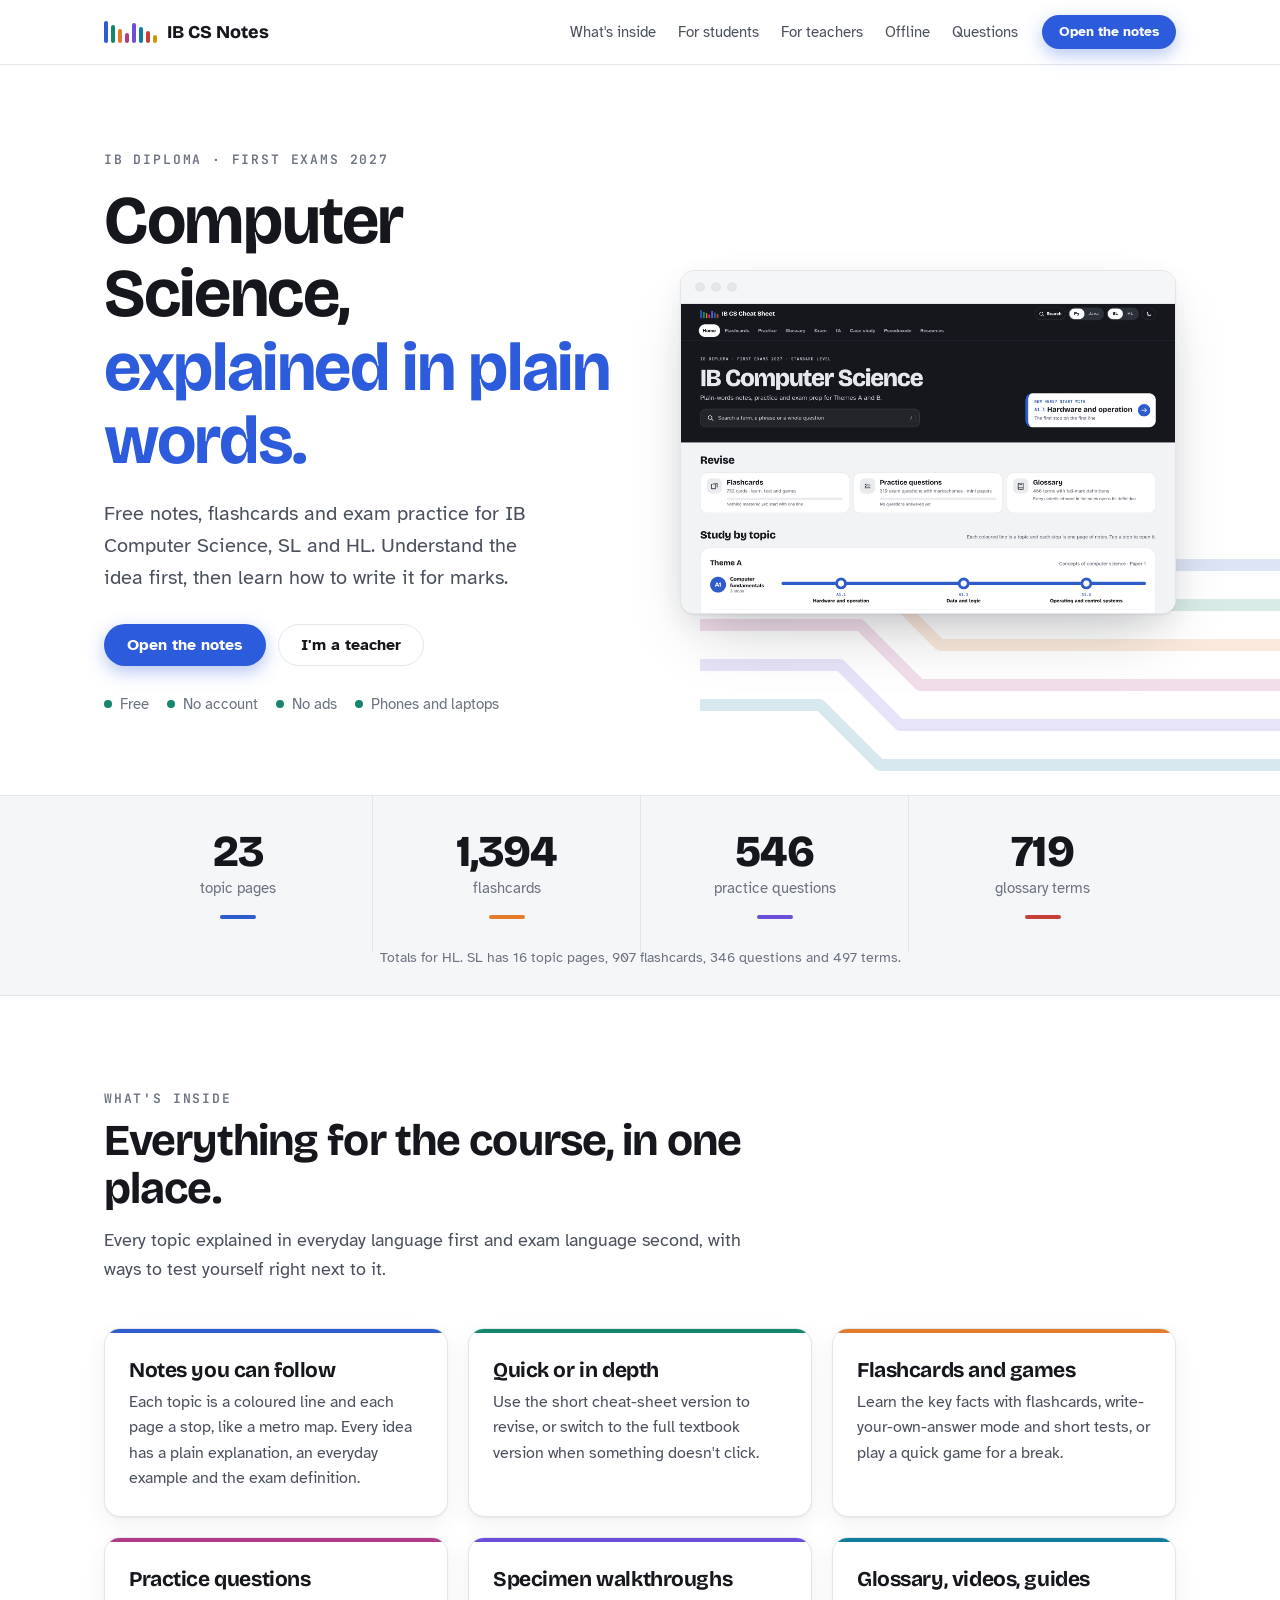
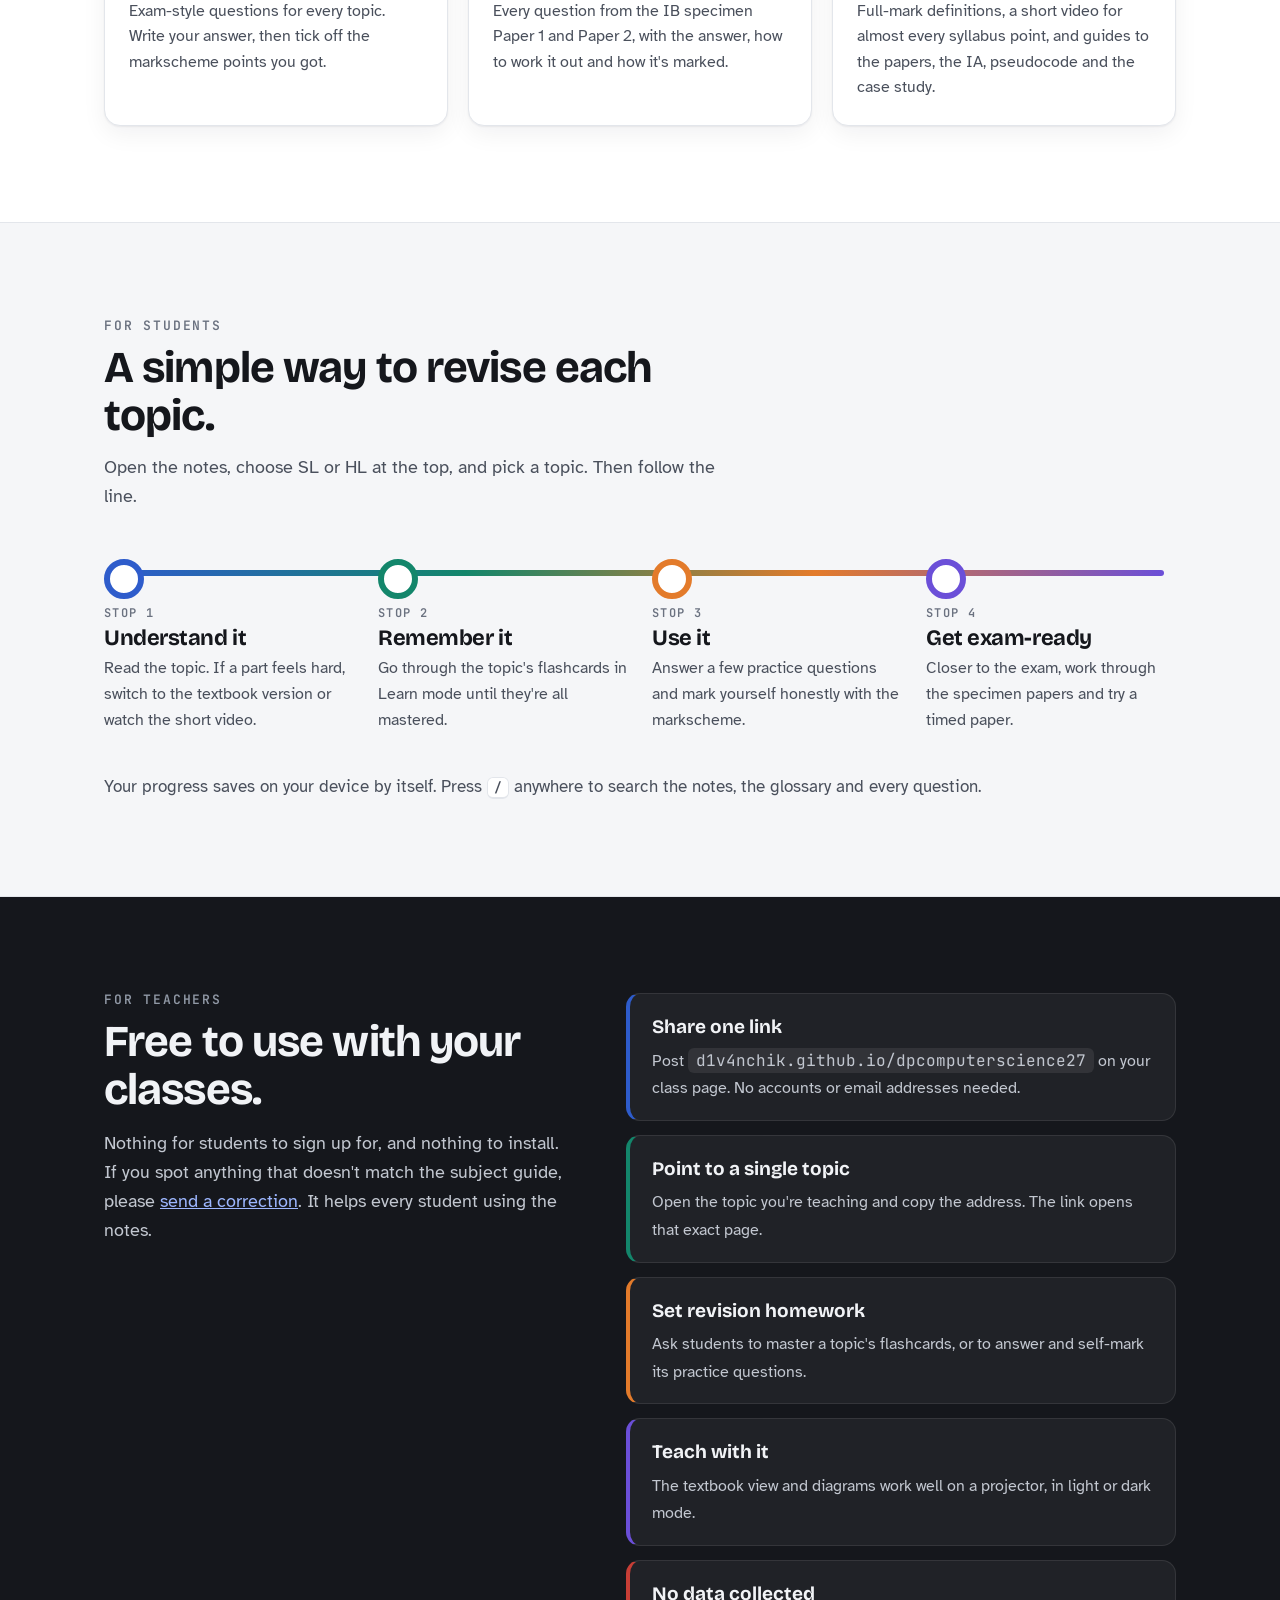
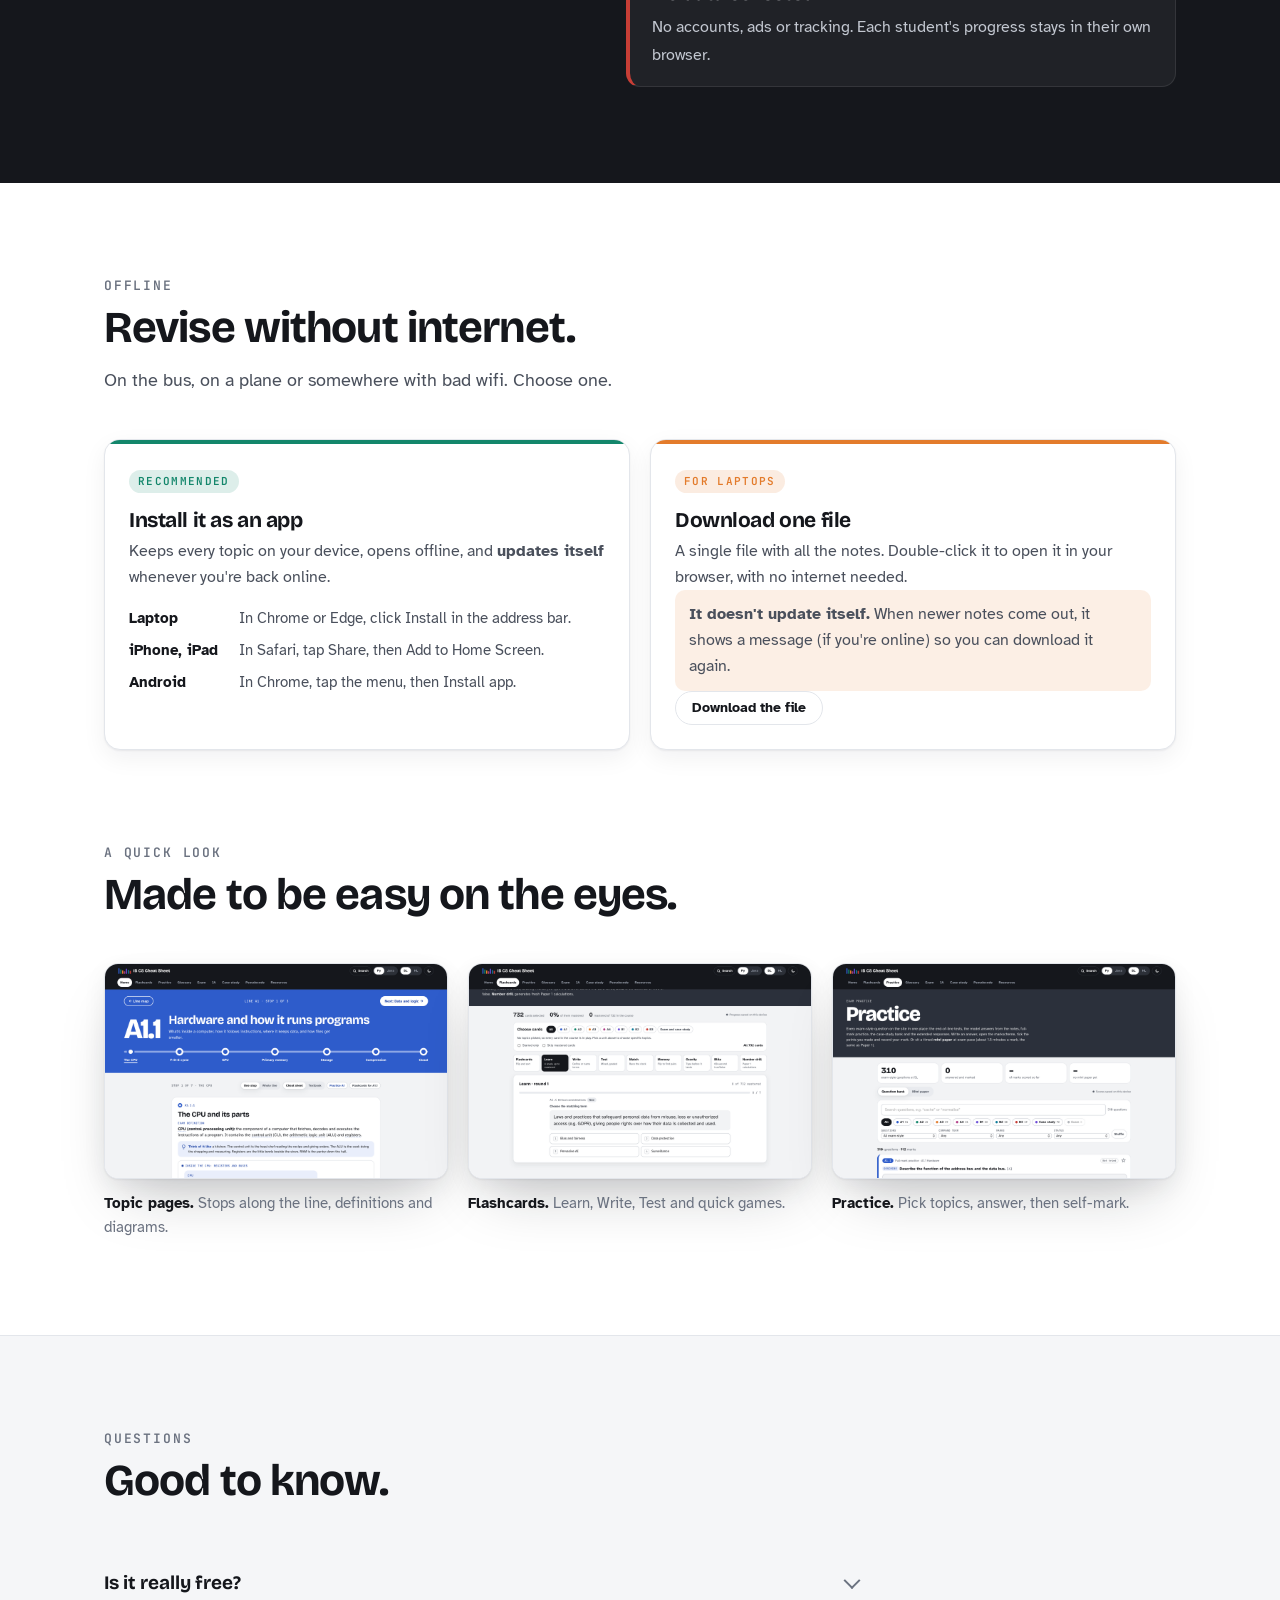
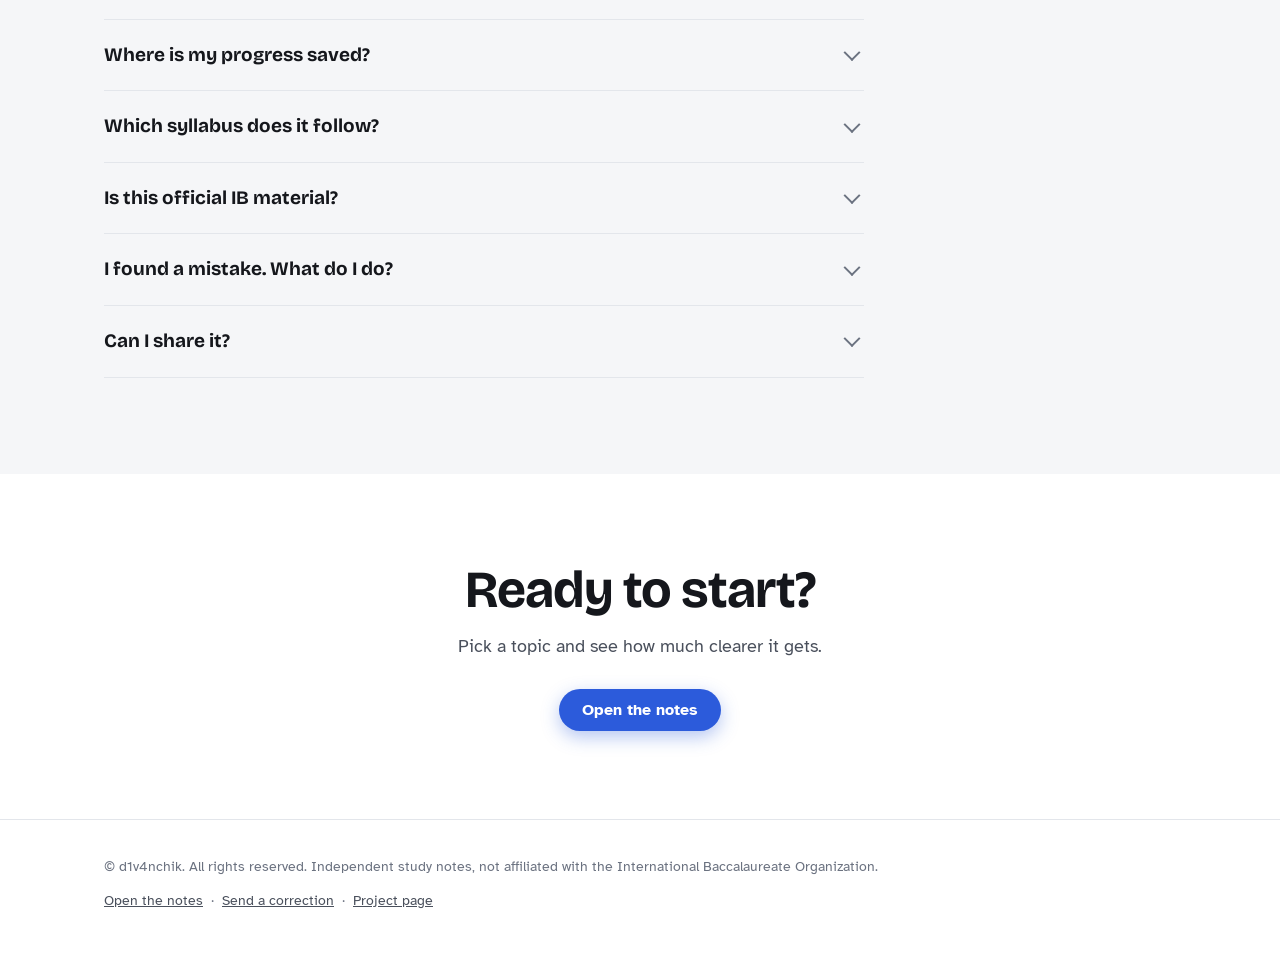
==== about.html @ 779dbe50 "Add an About page for students and teachers, and bring back the previous README" ====
<!doctype html>
<html lang="en">
<head>
<meta charset="utf-8">
<meta name="viewport" content="width=device-width,initial-scale=1,viewport-fit=cover">
<title>About the IB Computer Science notes</title>
<meta name="description" content="Free, friendly IB Diploma Computer Science notes for SL and HL (first exams 2027): plain-words explanations, flashcards, practice questions and specimen paper walkthroughs. For students and teachers.">
<link rel="canonical" href="https://d1v4nchik.github.io/dpcomputerscience27/about.html">
<meta property="og:type" content="website">
<meta property="og:title" content="About the IB Computer Science notes">
<meta property="og:description" content="Free notes, flashcards and exam practice for IB Computer Science, SL and HL. For students and teachers.">
<meta property="og:url" content="https://d1v4nchik.github.io/dpcomputerscience27/about.html">
<meta property="og:image" content="https://d1v4nchik.github.io/dpcomputerscience27/assets/img/social-preview.png">
<meta name="twitter:card" content="summary_large_image">
<meta name="theme-color" content="#15171C">
<link rel="icon" href="favicon.svg" type="image/svg+xml">
<link rel="preconnect" href="https://fonts.googleapis.com"><link rel="preconnect" href="https://fonts.gstatic.com" crossorigin>
<link rel="stylesheet" href="https://fonts.googleapis.com/css2?family=Atkinson+Hyperlegible:ital,wght@0,400;0,700;1,400&family=Bricolage+Grotesque:opsz,wght@12..96,500;12..96,700;12..96,800&family=JetBrains+Mono:wght@400;600&display=swap">
<style>
:root{
  --ink:#15171C;--ink-2:#4A505C;--ink-3:#6B7280;--paper:#FFFFFF;--paper-2:#F5F6F8;--line:#E3E6EB;
  --blue:#2C5BDB;--blue-ink:#FFFFFF;--card:#FFFFFF;--shadow:0 1px 2px rgba(21,23,28,.06),0 8px 24px rgba(21,23,28,.06);
  --A1:#2E5CCB;--A2:#13866B;--A3:#E37B2B;--A4:#B23A86;--B1:#6B4FD8;--B2:#0E7C9B;--B3:#C73E36;--B4:#C99A06;
  --sans:"Atkinson Hyperlegible",system-ui,-apple-system,"Segoe UI",sans-serif;
  --display:"Bricolage Grotesque",system-ui,-apple-system,"Segoe UI",sans-serif;
  --mono:"JetBrains Mono",ui-monospace,Menlo,Consolas,monospace;
}
@media (prefers-color-scheme:dark){:root{
  --ink:#F1F3F6;--ink-2:#C2C7D0;--ink-3:#9098A5;--paper:#111318;--paper-2:#181B21;--line:#2A2E37;
  --blue:#5B83F0;--card:#1B1E25;--shadow:0 1px 2px rgba(0,0,0,.3),0 8px 24px rgba(0,0,0,.25);
}}
*{box-sizing:border-box}
html{scroll-behavior:smooth}
body{margin:0;overflow-x:clip;background:var(--paper);color:var(--ink);font:17px/1.6 var(--sans);-webkit-font-smoothing:antialiased}
a{color:inherit}
img{max-width:100%;height:auto;display:block}
.wrap{max-width:1120px;margin:0 auto;padding:0 24px}
h1,h2,h3{font-family:var(--display);line-height:1.08;margin:0;letter-spacing:-.02em}
.eyebrow{font:600 13px/1 var(--mono);letter-spacing:.14em;text-transform:uppercase;color:var(--ink-3)}

/* nav */
.nav{position:sticky;top:0;z-index:10;background:color-mix(in srgb,var(--paper) 86%,transparent);backdrop-filter:saturate(1.4) blur(12px);border-bottom:1px solid var(--line)}
.nav .wrap{display:flex;align-items:center;gap:24px;height:64px}
.brand{display:flex;align-items:center;gap:10px;text-decoration:none;font:800 18px/1 var(--display)}
.bars{display:flex;align-items:flex-end;gap:3px;height:22px}
.bars i{display:block;width:4px;border-radius:2px}
.nav ul{display:flex;gap:22px;list-style:none;margin:0 0 0 auto;padding:0}
.nav ul a{text-decoration:none;color:var(--ink-2);font-size:15px}
.nav ul a:hover{color:var(--ink)}
.btn{display:inline-flex;align-items:center;gap:8px;border-radius:999px;padding:12px 22px;font:700 16px/1 var(--sans);text-decoration:none;border:1.5px solid transparent;transition:transform .15s ease,box-shadow .15s ease}
.btn:hover{transform:translateY(-1px)}
.btn-primary{background:var(--blue);color:#fff;box-shadow:0 6px 18px color-mix(in srgb,var(--blue) 35%,transparent)}
.btn-ghost{border-color:var(--line);color:var(--ink);background:var(--card)}
.btn-sm{padding:9px 16px;font-size:14px}

/* hero */
.hero{position:relative;overflow:hidden;padding:88px 0 64px}
.hero .wrap{display:grid;grid-template-columns:1.05fr 1fr;gap:56px;align-items:center}
.hero h1{font-size:clamp(40px,6vw,68px);margin:18px 0 20px}
.hero h1 span{color:var(--blue)}
.lead{font-size:20px;color:var(--ink-2);max-width:34ch;margin:0 0 30px}
.cta{display:flex;flex-wrap:wrap;gap:12px}
.ticks{display:flex;flex-wrap:wrap;gap:18px;margin-top:26px;color:var(--ink-3);font-size:15px;list-style:none;padding:0}
.ticks li::before{content:"";display:inline-block;width:8px;height:8px;border-radius:50%;background:var(--A2);margin-right:8px;vertical-align:1px}
.frame{border-radius:14px;background:var(--card);box-shadow:var(--shadow),0 30px 60px -20px rgba(21,23,28,.25);border:1px solid var(--line);overflow:hidden}
.frame .chrome{display:flex;gap:6px;padding:11px 14px;border-bottom:1px solid var(--line);background:var(--paper-2)}
.frame .chrome i{width:10px;height:10px;border-radius:50%;background:var(--line)}
.hero .lines{position:absolute;inset:auto -40px -30px auto;width:620px;opacity:.16;pointer-events:none;z-index:-1}

/* stats */
.stats{border-block:1px solid var(--line);background:var(--paper-2)}
.stats .wrap{display:grid;grid-template-columns:repeat(4,1fr)}
.stat{padding:34px 12px;text-align:center}
.stat+.stat{border-left:1px solid var(--line)}
.stat b{display:block;font:800 44px/1 var(--display);letter-spacing:-.02em}
.stat span{color:var(--ink-3);font-size:15px}
.stat::after{content:"";display:block;width:36px;height:4px;border-radius:2px;margin:14px auto 0;background:var(--c)}
.stats-note{text-align:center;color:var(--ink-3);font-size:14px;padding:0 0 26px;margin:-6px 0 0}

/* sections */
section{padding:96px 0}
.head{max-width:640px;margin-bottom:44px}
.head h2{font-size:clamp(30px,4vw,44px);margin:12px 0 14px}
.head p{color:var(--ink-2);font-size:18px;margin:0}
.grid{display:grid;grid-template-columns:repeat(3,1fr);gap:20px}
.card{background:var(--card);border:1px solid var(--line);border-radius:16px;padding:26px 24px 24px;box-shadow:var(--shadow);position:relative;overflow:hidden}
.card::before{content:"";position:absolute;left:0;top:0;right:0;height:4px;background:var(--c)}
.card h3{font-size:21px;margin:4px 0 8px}
.card p{margin:0;color:var(--ink-2);font-size:16px}

/* route */
.route{list-style:none;padding:0;margin:0;display:grid;grid-template-columns:repeat(4,1fr);gap:24px;position:relative}
.route::before{content:"";position:absolute;left:12px;right:12px;top:15px;height:6px;border-radius:3px;background:linear-gradient(90deg,var(--A1),var(--A2),var(--A3),var(--B1))}
.route li{position:relative;padding-top:52px}
.route li::before{content:"";position:absolute;left:0;top:4px;width:28px;height:28px;border-radius:50%;background:var(--paper);border:6px solid var(--c)}
.route h3{font-size:22px;margin-bottom:6px}
.route p{margin:0;color:var(--ink-2);font-size:16px}
.route .step{font:600 12px/1 var(--mono);letter-spacing:.12em;color:var(--ink-3);display:block;margin-bottom:8px}

/* teachers */
.teach{background:var(--ink);color:#F1F3F6}
@media (prefers-color-scheme:dark){.teach{background:#0B0D11;border-block:1px solid var(--line)}}
.teach .wrap{display:grid;grid-template-columns:1fr 1.2fr;gap:64px;align-items:start}
.teach .eyebrow{color:#9098A5}
.teach h2{font-size:clamp(30px,4vw,44px);margin:12px 0 16px}
.teach .head p{color:#C2C7D0}
.teach ul{list-style:none;margin:0;padding:0;display:grid;gap:14px}
.teach li{background:rgba(255,255,255,.05);border:1px solid rgba(255,255,255,.09);border-radius:14px;padding:18px 20px 18px 22px;border-left:4px solid var(--c)}
.teach li b{display:block;font-family:var(--display);font-size:19px;margin-bottom:4px}
.teach li span{color:#C2C7D0;font-size:16px}
.teach a{color:#9DB7FF}
.link{font-family:var(--mono);font-size:14px;background:rgba(255,255,255,.08);padding:2px 8px;border-radius:6px;overflow-wrap:anywhere}
.teach .wrap>*,.hero .wrap>*{min-width:0}

/* offline */
.two{display:grid;grid-template-columns:1fr 1fr;gap:20px}
.tag{display:inline-block;font:600 11px/1 var(--mono);letter-spacing:.12em;padding:6px 9px;border-radius:999px;background:color-mix(in srgb,var(--c) 14%,transparent);color:var(--c);margin-bottom:12px}
.devices{margin:16px 0 0;padding:0;list-style:none;display:grid;gap:8px;font-size:15px;color:var(--ink-2)}
.devices b{color:var(--ink);display:inline-block;min-width:110px}
.warn{margin:16px 0 18px;padding:12px 14px;border-radius:10px;background:color-mix(in srgb,var(--A3) 12%,transparent);font-size:15px;color:var(--ink)}

/* gallery */
.gallery{display:grid;grid-template-columns:repeat(3,1fr);gap:20px}
.gallery figure{margin:0}
.gallery figcaption{font-size:15px;color:var(--ink-3);margin-top:12px}
.gallery figcaption b{color:var(--ink)}

/* faq */
.faq{max-width:760px}
details{border-bottom:1px solid var(--line);padding:6px 0}
summary{cursor:pointer;list-style:none;font:700 19px/1.4 var(--display);padding:16px 36px 16px 0;position:relative}
summary::-webkit-details-marker{display:none}
summary::after{content:"";position:absolute;right:6px;top:50%;width:10px;height:10px;border-right:2px solid var(--ink-3);border-bottom:2px solid var(--ink-3);transform:translateY(-70%) rotate(45deg);transition:transform .2s}
details[open] summary::after{transform:translateY(-30%) rotate(-135deg)}
details p{margin:0 0 18px;color:var(--ink-2)}

/* cta band + footer */
.band{text-align:center;padding:88px 0}
.band h2{font-size:clamp(32px,4.5vw,52px);margin-bottom:14px}
.band p{color:var(--ink-2);margin:0 0 28px;font-size:18px}
footer{border-top:1px solid var(--line);padding:36px 0 48px;color:var(--ink-3);font-size:14px}
footer .wrap{display:grid;gap:12px}
footer a{color:var(--ink-2)}

@media (max-width:900px){
  .hero .wrap,.teach .wrap{grid-template-columns:1fr;gap:40px}
  .grid,.gallery{grid-template-columns:1fr 1fr}
  .route{grid-template-columns:1fr 1fr;row-gap:36px}
  .route::before{display:none}
  .nav ul{display:none}
  .nav .btn{margin-left:auto}
}
@media (max-width:620px){
  body{font-size:16px}
  .wrap{padding:0 16px}
  section{padding:64px 0}
  .hero{padding:48px 0 40px}
  .grid,.gallery,.two,.route{grid-template-columns:1fr}
  .stats .wrap{grid-template-columns:1fr 1fr}
  .stat:nth-child(3){border-left:0}
  .stat:nth-child(n+3){border-top:1px solid var(--line)}
  .stat b{font-size:36px}
}
</style>
</head>
<body>

<nav class="nav" aria-label="Main">
  <div class="wrap">
    <a class="brand" href="./about.html">
      <span class="bars" aria-hidden="true"><i style="height:22px;background:var(--A1)"></i><i style="height:18px;background:var(--A2)"></i><i style="height:14px;background:var(--A3)"></i><i style="height:10px;background:var(--A4)"></i><i style="height:20px;background:var(--B1)"></i><i style="height:16px;background:var(--B2)"></i><i style="height:12px;background:var(--B3)"></i><i style="height:8px;background:var(--B4)"></i></span>
      IB CS Notes
    </a>
    <ul>
      <li><a href="#inside">What's inside</a></li>
      <li><a href="#revise">For students</a></li>
      <li><a href="#teachers">For teachers</a></li>
      <li><a href="#offline">Offline</a></li>
      <li><a href="#faq">Questions</a></li>
    </ul>
    <a class="btn btn-primary btn-sm" href="./">Open the notes</a>
  </div>
</nav>

<header class="hero">
  <svg class="lines" viewBox="0 0 620 360" aria-hidden="true" fill="none" stroke-width="12" stroke-linecap="round" stroke-linejoin="round">
    <path d="M0 40H220L280 100H620" stroke="#2E5CCB"/><path d="M0 80H200L260 140H620" stroke="#13866B"/>
    <path d="M0 120H180L240 180H620" stroke="#E37B2B"/><path d="M0 160H160L220 220H620" stroke="#B23A86"/>
    <path d="M0 200H140L200 260H620" stroke="#6B4FD8"/><path d="M0 240H120L180 300H620" stroke="#0E7C9B"/>
  </svg>
  <div class="wrap">
    <div>
      <div class="eyebrow">IB Diploma &middot; First exams 2027</div>
      <h1>Computer Science, <span>explained in plain words.</span></h1>
      <p class="lead">Free notes, flashcards and exam practice for IB Computer Science, SL and HL. Understand the idea first, then learn how to write it for marks.</p>
      <div class="cta">
        <a class="btn btn-primary" href="./">Open the notes</a>
        <a class="btn btn-ghost" href="#teachers">I'm a teacher</a>
      </div>
      <ul class="ticks"><li>Free</li><li>No account</li><li>No ads</li><li>Phones and laptops</li></ul>
    </div>
    <a class="frame" href="./" aria-label="Open the notes">
      <div class="chrome"><i></i><i></i><i></i></div>
      <picture>
        <source media="(prefers-color-scheme: dark)" srcset=".github/screenshots/home-dark.png">
        <img src=".github/screenshots/home.png" alt="The home page of the notes: a search box and a map of every topic" width="1280" height="800" loading="eager">
      </picture>
    </a>
  </div>
</header>

<div class="stats" id="inside">
  <div class="wrap">
    <div class="stat" style="--c:var(--A1)"><b>23</b><span>topic pages</span></div>
    <div class="stat" style="--c:var(--A3)"><b>1,394</b><span>flashcards</span></div>
    <div class="stat" style="--c:var(--B1)"><b>546</b><span>practice questions</span></div>
    <div class="stat" style="--c:var(--B3)"><b>719</b><span>glossary terms</span></div>
  </div>
  <p class="stats-note">Totals for HL. SL has 16 topic pages, 907 flashcards, 346 questions and 497 terms.</p>
</div>

<section>
  <div class="wrap">
    <div class="head">
      <div class="eyebrow">What's inside</div>
      <h2>Everything for the course, in one place.</h2>
      <p>Every topic explained in everyday language first and exam language second, with ways to test yourself right next to it.</p>
    </div>
    <div class="grid">
      <div class="card" style="--c:var(--A1)"><h3>Notes you can follow</h3><p>Each topic is a coloured line and each page a stop, like a metro map. Every idea has a plain explanation, an everyday example and the exam definition.</p></div>
      <div class="card" style="--c:var(--A2)"><h3>Quick or in depth</h3><p>Use the short cheat-sheet version to revise, or switch to the full textbook version when something doesn't click.</p></div>
      <div class="card" style="--c:var(--A3)"><h3>Flashcards and games</h3><p>Learn the key facts with flashcards, write-your-own-answer mode and short tests, or play a quick game for a break.</p></div>
      <div class="card" style="--c:var(--A4)"><h3>Practice questions</h3><p>Exam-style questions for every topic. Write your answer, then tick off the markscheme points you got.</p></div>
      <div class="card" style="--c:var(--B1)"><h3>Specimen walkthroughs</h3><p>Every question from the IB specimen Paper 1 and Paper 2, with the answer, how to work it out and how it's marked.</p></div>
      <div class="card" style="--c:var(--B2)"><h3>Glossary, videos, guides</h3><p>Full-mark definitions, a short video for almost every syllabus point, and guides to the papers, the IA, pseudocode and the case study.</p></div>
    </div>
  </div>
</section>

<section id="revise" style="background:var(--paper-2);border-block:1px solid var(--line)">
  <div class="wrap">
    <div class="head">
      <div class="eyebrow">For students</div>
      <h2>A simple way to revise each topic.</h2>
      <p>Open the notes, choose SL or HL at the top, and pick a topic. Then follow the line.</p>
    </div>
    <ol class="route">
      <li style="--c:var(--A1)"><span class="step">STOP 1</span><h3>Understand it</h3><p>Read the topic. If a part feels hard, switch to the textbook version or watch the short video.</p></li>
      <li style="--c:var(--A2)"><span class="step">STOP 2</span><h3>Remember it</h3><p>Go through the topic's flashcards in Learn mode until they're all mastered.</p></li>
      <li style="--c:var(--A3)"><span class="step">STOP 3</span><h3>Use it</h3><p>Answer a few practice questions and mark yourself honestly with the markscheme.</p></li>
      <li style="--c:var(--B1)"><span class="step">STOP 4</span><h3>Get exam-ready</h3><p>Closer to the exam, work through the specimen papers and try a timed paper.</p></li>
    </ol>
    <p style="margin:40px 0 0;color:var(--ink-2)">Your progress saves on your device by itself. Press <kbd style="font:600 13px var(--mono);border:1px solid var(--line);border-bottom-width:2px;border-radius:6px;padding:1px 6px;background:var(--card)">/</kbd> anywhere to search the notes, the glossary and every question.</p>
  </div>
</section>

<section class="teach" id="teachers">
  <div class="wrap">
    <div class="head">
      <div class="eyebrow">For teachers</div>
      <h2>Free to use with your classes.</h2>
      <p>Nothing for students to sign up for, and nothing to install. If you spot anything that doesn't match the subject guide, please <a href="https://github.com/d1v4nchik/dpcomputerscience27/issues/new?template=correction.yml">send a correction</a>. It helps every student using the notes.</p>
    </div>
    <ul>
      <li style="--c:var(--A1)"><b>Share one link</b><span>Post <span class="link">d1v4nchik.github.io/dpcomputerscience27</span> on your class page. No accounts or email addresses needed.</span></li>
      <li style="--c:var(--A2)"><b>Point to a single topic</b><span>Open the topic you're teaching and copy the address. The link opens that exact page.</span></li>
      <li style="--c:var(--A3)"><b>Set revision homework</b><span>Ask students to master a topic's flashcards, or to answer and self-mark its practice questions.</span></li>
      <li style="--c:var(--B1)"><b>Teach with it</b><span>The textbook view and diagrams work well on a projector, in light or dark mode.</span></li>
      <li style="--c:var(--B3)"><b>No data collected</b><span>No accounts, ads or tracking. Each student's progress stays in their own browser.</span></li>
    </ul>
  </div>
</section>

<section id="offline">
  <div class="wrap">
    <div class="head">
      <div class="eyebrow">Offline</div>
      <h2>Revise without internet.</h2>
      <p>On the bus, on a plane or somewhere with bad wifi. Choose one.</p>
    </div>
    <div class="two">
      <div class="card" style="--c:var(--A2)">
        <span class="tag">RECOMMENDED</span>
        <h3>Install it as an app</h3>
        <p>Keeps every topic on your device, opens offline, and <b>updates itself</b> whenever you're back online.</p>
        <ul class="devices">
          <li><b>Laptop</b>In Chrome or Edge, click Install in the address bar.</li>
          <li><b>iPhone, iPad</b>In Safari, tap Share, then Add to Home Screen.</li>
          <li><b>Android</b>In Chrome, tap the menu, then Install app.</li>
        </ul>
      </div>
      <div class="card" style="--c:var(--A3)">
        <span class="tag">FOR LAPTOPS</span>
        <h3>Download one file</h3>
        <p>A single file with all the notes. Double-click it to open it in your browser, with no internet needed.</p>
        <p class="warn"><b>It doesn't update itself.</b> When newer notes come out, it shows a message (if you're online) so you can download it again.</p>
        <a class="btn btn-ghost btn-sm" href="https://github.com/d1v4nchik/dpcomputerscience27/releases/download/offline/ib-cs-notes-offline.html">Download the file</a>
      </div>
    </div>
  </div>
</section>

<section style="padding-top:0">
  <div class="wrap">
    <div class="head">
      <div class="eyebrow">A quick look</div>
      <h2>Made to be easy on the eyes.</h2>
    </div>
    <div class="gallery">
      <figure><div class="frame"><img src=".github/screenshots/topic.png" alt="A topic page with its stops and diagrams" loading="lazy"></div><figcaption><b>Topic pages.</b> Stops along the line, definitions and diagrams.</figcaption></figure>
      <figure><div class="frame"><img src=".github/screenshots/flashcards.png" alt="Flashcards in Learn mode" loading="lazy"></div><figcaption><b>Flashcards.</b> Learn, Write, Test and quick games.</figcaption></figure>
      <figure><div class="frame"><img src=".github/screenshots/practice.png" alt="Practice questions with filters" loading="lazy"></div><figcaption><b>Practice.</b> Pick topics, answer, then self-mark.</figcaption></figure>
    </div>
  </div>
</section>

<section id="faq" style="background:var(--paper-2);border-top:1px solid var(--line)">
  <div class="wrap">
    <div class="head">
      <div class="eyebrow">Questions</div>
      <h2>Good to know.</h2>
    </div>
    <div class="faq">
      <details><summary>Is it really free?</summary><p>Yes. No payments, no ads and no account. Just open it and study.</p></details>
      <details><summary>Where is my progress saved?</summary><p>In your browser, on the device you're using. Nobody else can see it, and your laptop and phone keep separate progress.</p></details>
      <details><summary>Which syllabus does it follow?</summary><p>IB Diploma Computer Science with first exams in 2027, both SL and HL: Theme A (computer fundamentals, networks, databases, machine learning) and Theme B (computational thinking, programming, object-oriented programming, and abstract data types for HL). Code examples come in Python and Java.</p></details>
      <details><summary>Is this official IB material?</summary><p>No. These are independent study notes, not made by, endorsed by or connected to the International Baccalaureate Organization. "IB" and "International Baccalaureate" are its trademarks. Always check against the official subject guide and your teacher.</p></details>
      <details><summary>I found a mistake. What do I do?</summary><p>Thank you. Please <a href="https://github.com/d1v4nchik/dpcomputerscience27/issues/new?template=correction.yml">send a correction</a> with the topic code (for example A2.1) and what's wrong. Ideas are welcome too: <a href="https://github.com/d1v4nchik/dpcomputerscience27/issues/new?template=suggestion.yml">make a suggestion</a>. Both need a free GitHub account.</p></details>
      <details><summary>Can I share it?</summary><p>Please do. Send the link to classmates and teachers. The notes are &copy; d1v4nchik, all rights reserved, so share the link rather than copying, reposting or selling the content.</p></details>
    </div>
  </div>
</section>

<div class="band">
  <div class="wrap">
    <h2>Ready to start?</h2>
    <p>Pick a topic and see how much clearer it gets.</p>
    <a class="btn btn-primary" href="./">Open the notes</a>
  </div>
</div>

<footer>
  <div class="wrap">
    <div>&copy; d1v4nchik. All rights reserved. Independent study notes, not affiliated with the International Baccalaureate Organization.</div>
    <div><a href="./">Open the notes</a> &nbsp;&middot;&nbsp; <a href="https://github.com/d1v4nchik/dpcomputerscience27/issues/new?template=correction.yml">Send a correction</a> &nbsp;&middot;&nbsp; <a href="https://github.com/d1v4nchik/dpcomputerscience27">Project page</a></div>
  </div>
</footer>

</body>
</html>
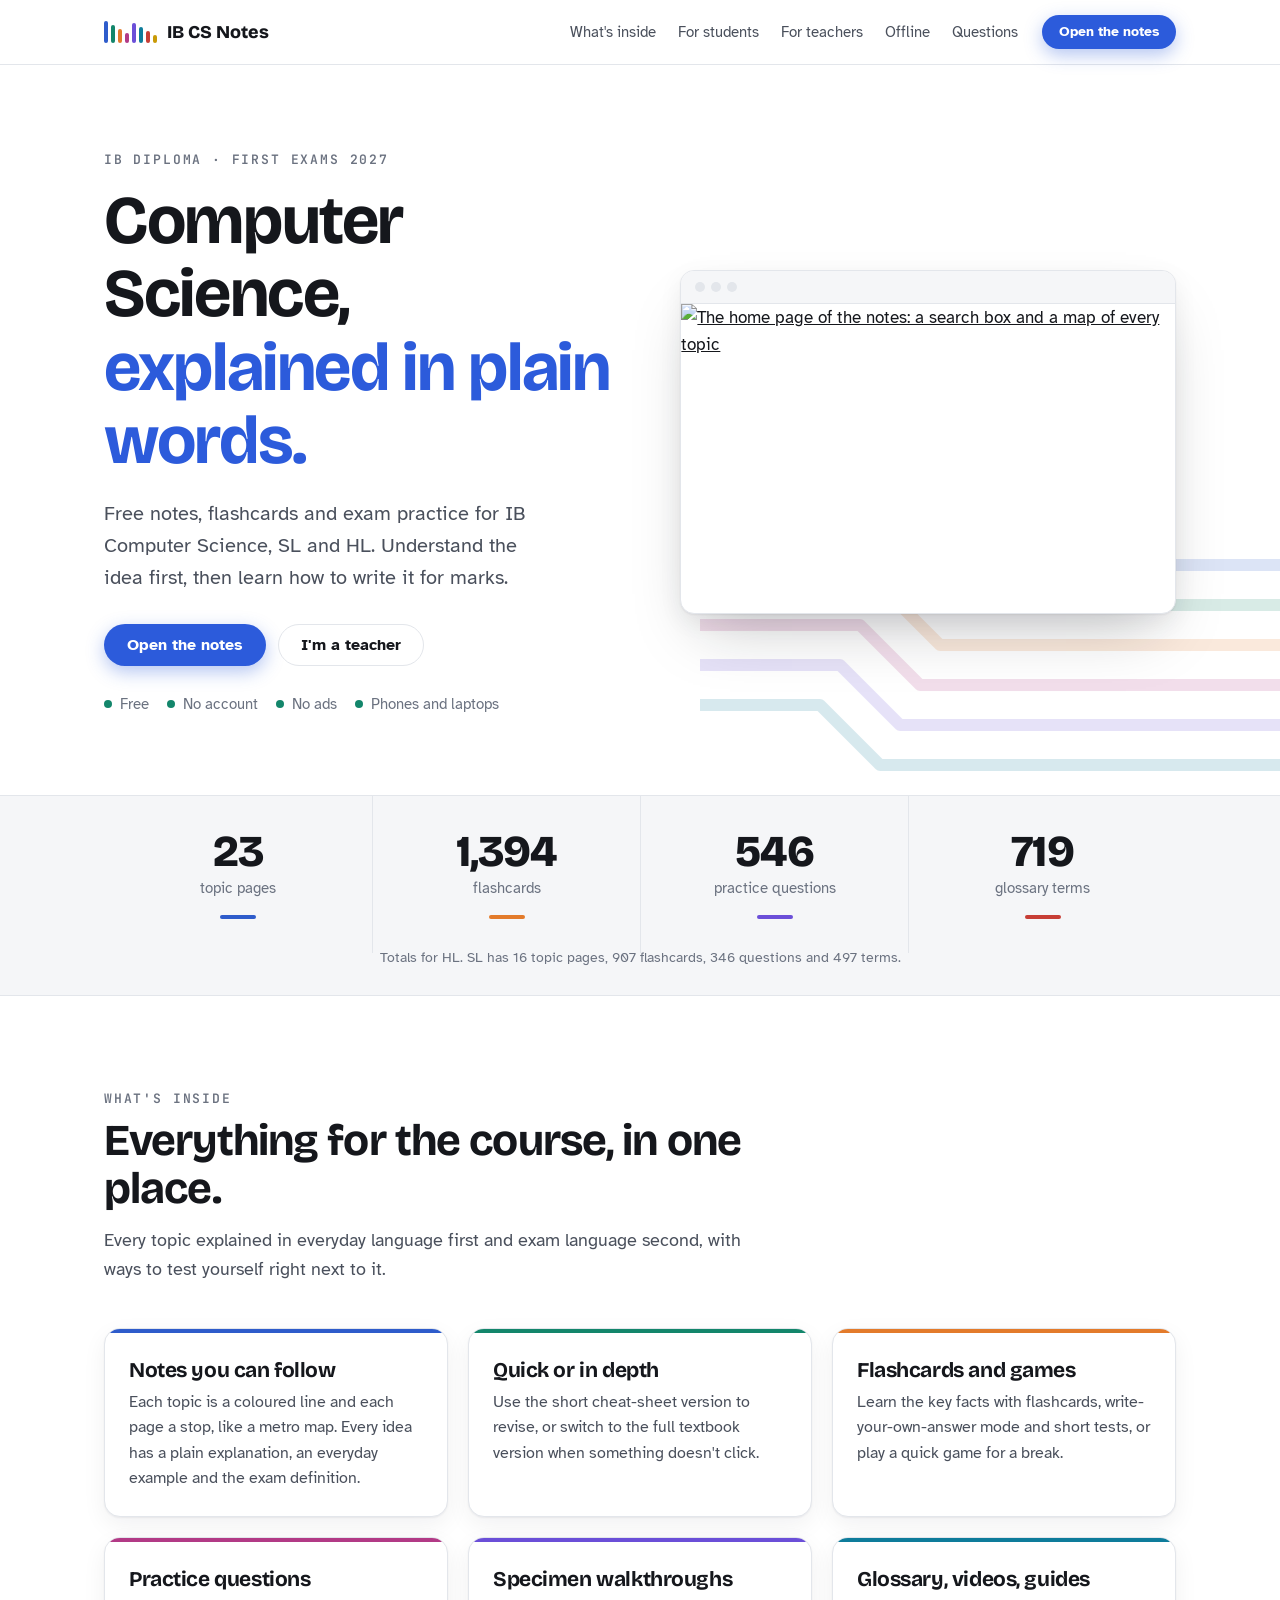
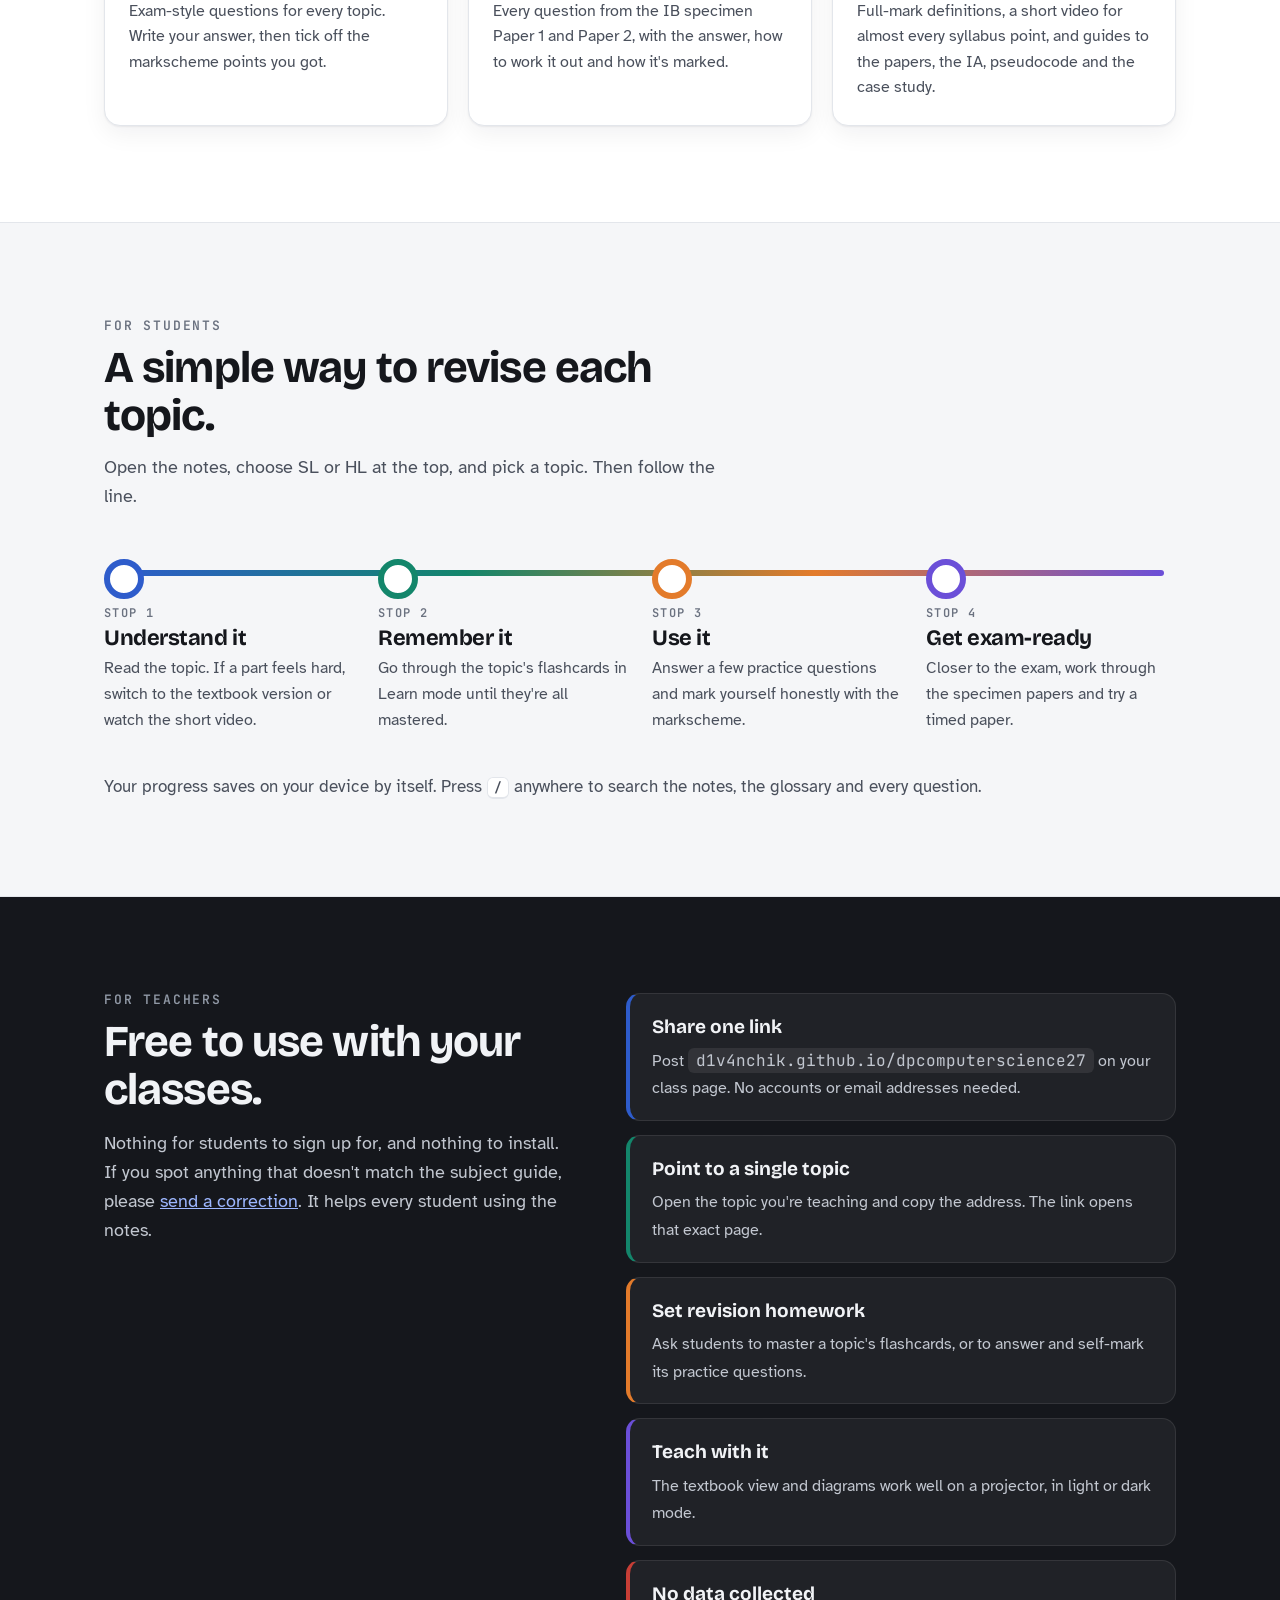
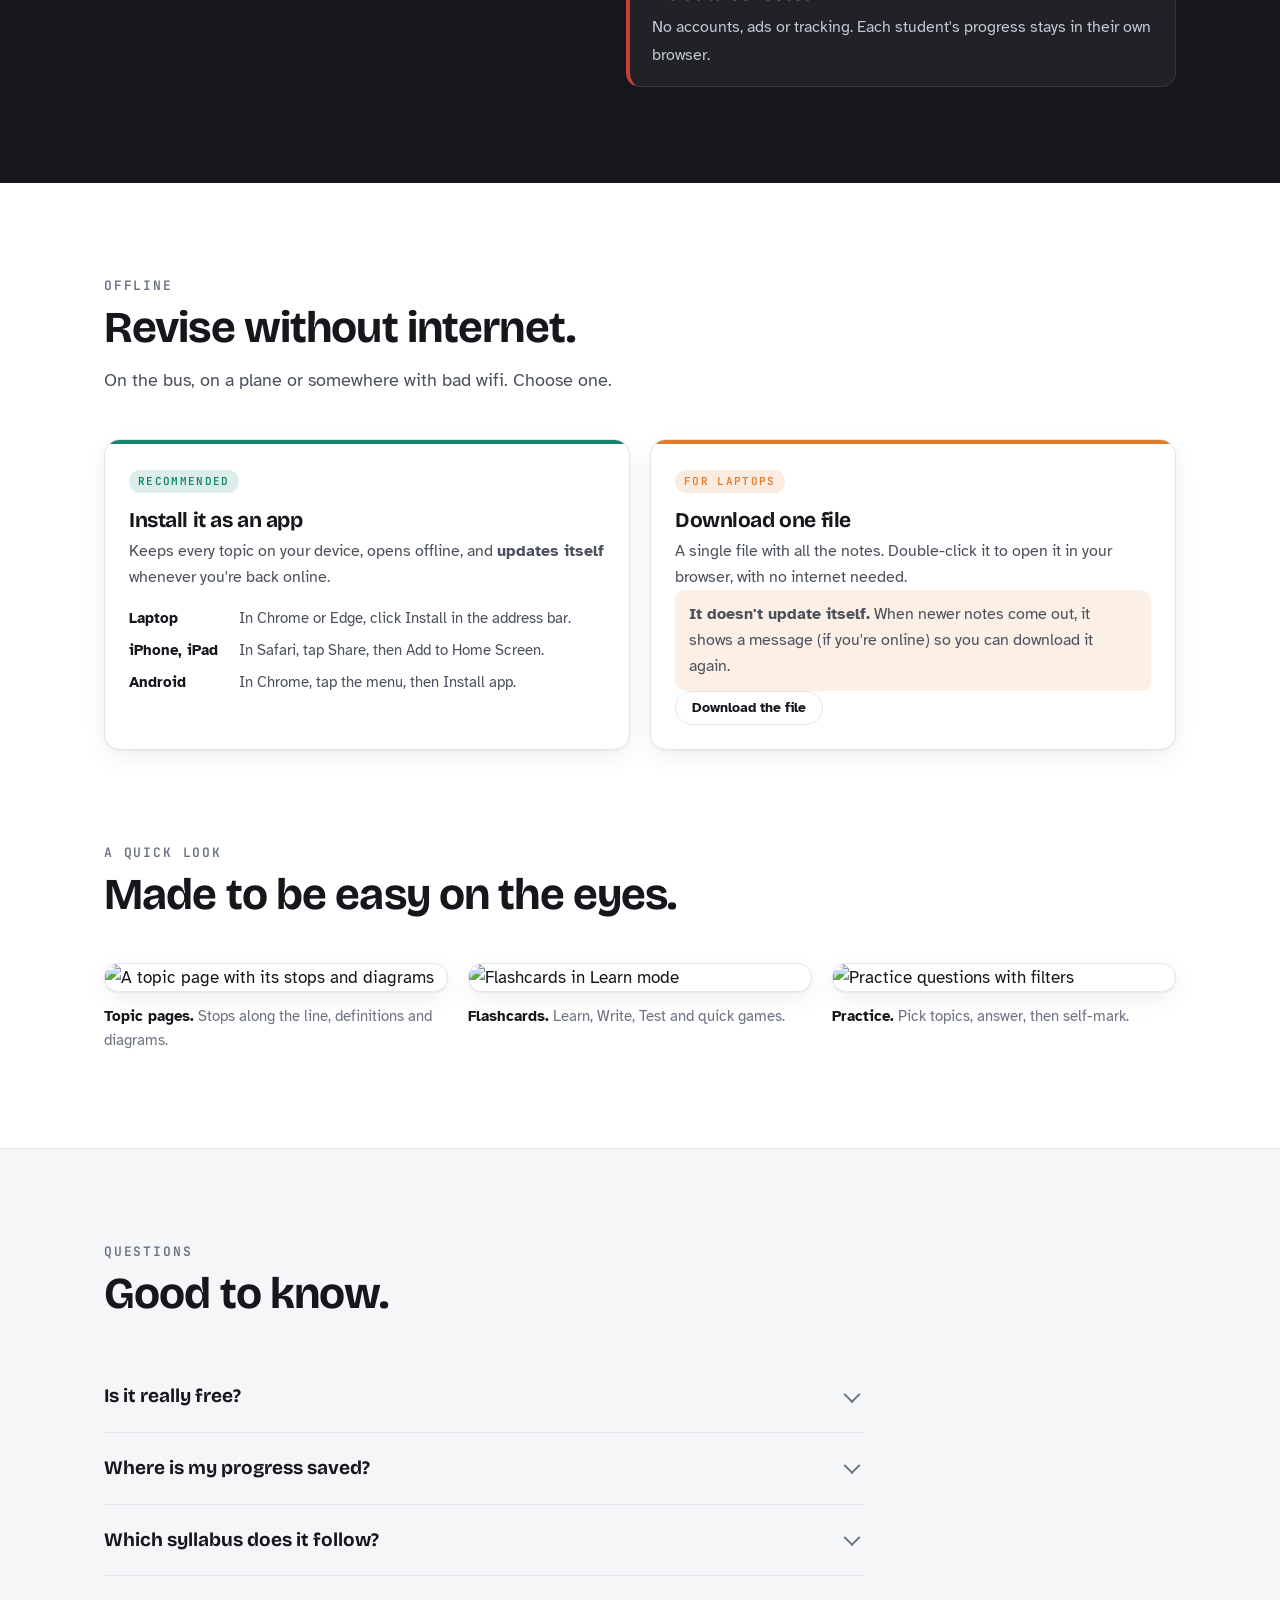
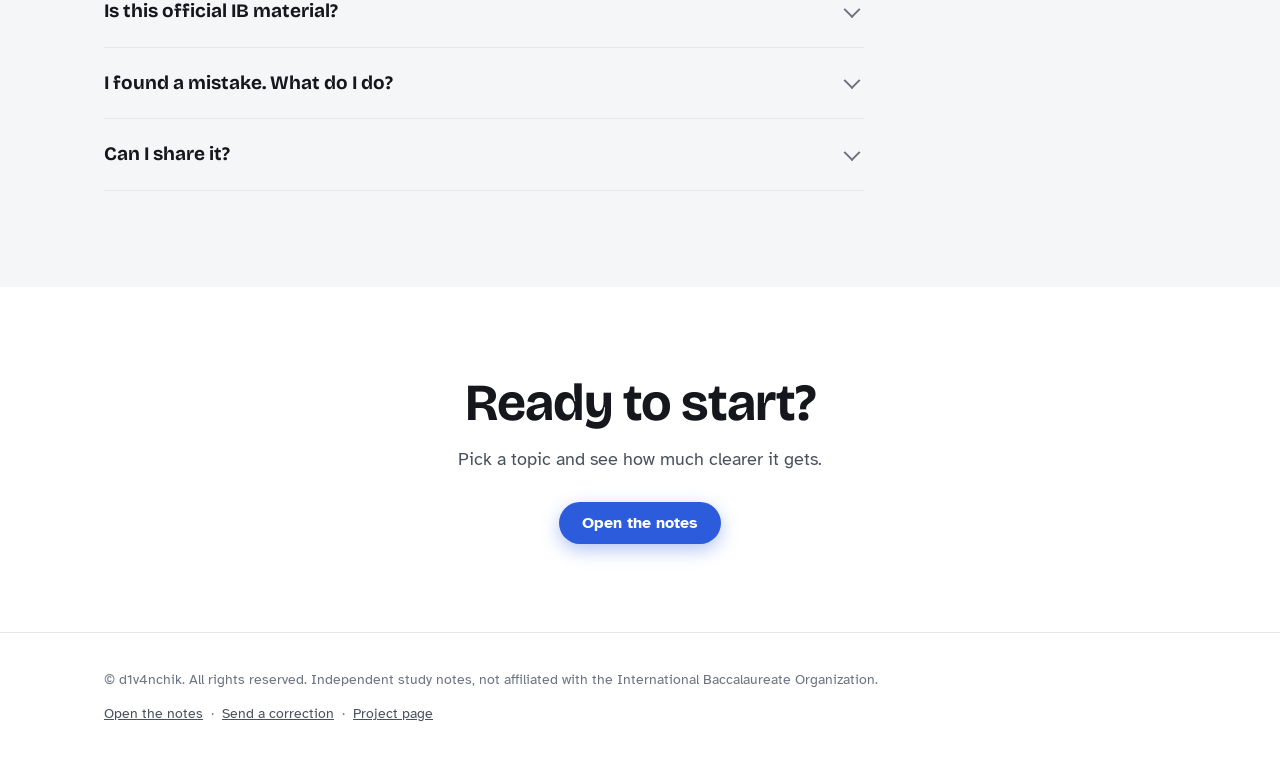
==== commit 47023242: "About page: load screenshots from the repository so they show on the live site" ====
--- a/about.html
+++ b/about.html
@@ -202,8 +202,8 @@
     <a class="frame" href="./" aria-label="Open the notes">
       <div class="chrome"><i></i><i></i><i></i></div>
       <picture>
-        <source media="(prefers-color-scheme: dark)" srcset=".github/screenshots/home-dark.png">
-        <img src=".github/screenshots/home.png" alt="The home page of the notes: a search box and a map of every topic" width="1280" height="800" loading="eager">
+        <source media="(prefers-color-scheme: dark)" srcset="https://raw.githubusercontent.com/d1v4nchik/dpcomputerscience27/main/.github/screenshots/home-dark.png">
+        <img src="https://raw.githubusercontent.com/d1v4nchik/dpcomputerscience27/main/.github/screenshots/home.png" alt="The home page of the notes: a search box and a map of every topic" width="1280" height="800" loading="eager">
       </picture>
     </a>
   </div>
@@ -307,9 +307,9 @@
       <h2>Made to be easy on the eyes.</h2>
     </div>
     <div class="gallery">
-      <figure><div class="frame"><img src=".github/screenshots/topic.png" alt="A topic page with its stops and diagrams" loading="lazy"></div><figcaption><b>Topic pages.</b> Stops along the line, definitions and diagrams.</figcaption></figure>
-      <figure><div class="frame"><img src=".github/screenshots/flashcards.png" alt="Flashcards in Learn mode" loading="lazy"></div><figcaption><b>Flashcards.</b> Learn, Write, Test and quick games.</figcaption></figure>
-      <figure><div class="frame"><img src=".github/screenshots/practice.png" alt="Practice questions with filters" loading="lazy"></div><figcaption><b>Practice.</b> Pick topics, answer, then self-mark.</figcaption></figure>
+      <figure><div class="frame"><img src="https://raw.githubusercontent.com/d1v4nchik/dpcomputerscience27/main/.github/screenshots/topic.png" alt="A topic page with its stops and diagrams" loading="lazy"></div><figcaption><b>Topic pages.</b> Stops along the line, definitions and diagrams.</figcaption></figure>
+      <figure><div class="frame"><img src="https://raw.githubusercontent.com/d1v4nchik/dpcomputerscience27/main/.github/screenshots/flashcards.png" alt="Flashcards in Learn mode" loading="lazy"></div><figcaption><b>Flashcards.</b> Learn, Write, Test and quick games.</figcaption></figure>
+      <figure><div class="frame"><img src="https://raw.githubusercontent.com/d1v4nchik/dpcomputerscience27/main/.github/screenshots/practice.png" alt="Practice questions with filters" loading="lazy"></div><figcaption><b>Practice.</b> Pick topics, answer, then self-mark.</figcaption></figure>
     </div>
   </div>
 </section>
